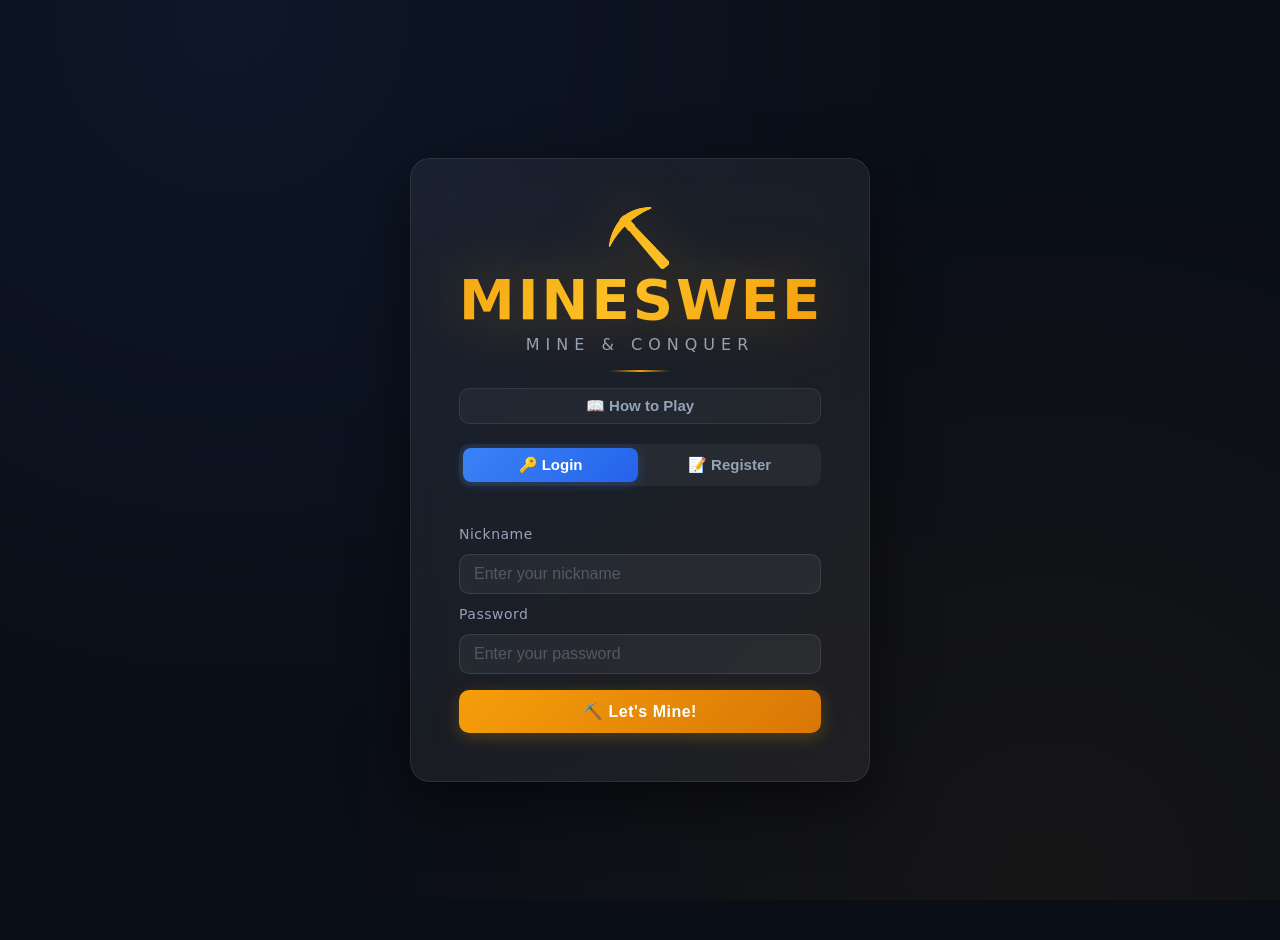
==== landing.html @ 073fe073 "Initial commit — Minesweeper game" ====
<!DOCTYPE html>
<html lang="en">
<head>
    <meta charset="UTF-8">
    <meta name="viewport" content="width=device-width, initial-scale=1.0, maximum-scale=1.0, user-scalable=no">
    <title>Minesweeper — Welcome, Miner!</title>
    <link rel="stylesheet" href="static/css/style.css?v=3">
    <link rel="stylesheet" href="static/css/landing.css?v=1">
    <link rel="icon" href="data:image/svg+xml,<svg xmlns='http://www.w3.org/2000/svg' viewBox='0 0 100 100'><text y='.9em' font-size='90'>💎</text></svg>">
</head>
<body>

    <!-- Background -->
    <div class="background"></div>
    <canvas id="particleCanvas"></canvas>
    <canvas id="landingCanvas"></canvas>

    <!-- Landing Wrapper -->
    <div class="landing-wrapper">

        <!-- Auth Card -->
        <div class="landing-card">

            <div class="landing-title">
                <h1>⛏️ MINESWEEPER</h1>
                <span class="sub">Mine &amp; Conquer</span>
            </div>

            <div class="landing-divider"></div>

            <!-- How to Play Button -->
            <div class="landing-instructions">
                <button class="how-to-play-btn" id="howToPlayBtn">📖 How to Play</button>
            </div>

            <!-- How to Play Modal -->
            <div class="modal-overlay" id="howToPlayModal">
                <div class="modal">
                    <h2>📖 How to Play</h2>
                    <ul>
                        <li>Clear the minefield without detonating any bombs</li>
                        <li>Numbers tell you how many bombs are adjacent</li>
                        <li>Use Eyes to Reveal Secret Boxes</li>
                        <li>Complete Easy to unlock Medium, then Hard!</li>
                        <li>Your progress is saved automatically</li>
                    </ul>
                    <button class="modal-close" id="closeHowToPlay">Got it!</button>
                </div>
            </div>

            <!-- Auth Tabs -->
            <div class="auth-tabs">
                <button class="auth-tab active" data-tab="login">🔑 Login</button>
                <button class="auth-tab" data-tab="register">📝 Register</button>
            </div>

            <!-- Error / Success Message -->
            <div class="auth-error" id="authMessage"></div>

            <!-- Login Form -->
            <form class="auth-form active" id="loginForm" autocomplete="off">
                <label for="loginNick">Nickname</label>
                <input type="text" id="loginNick" placeholder="Enter your nickname" required>

                <label for="loginPass">Password</label>
                <input type="password" id="loginPass" placeholder="Enter your password" required>

                <button type="submit" class="auth-btn">⛏️ Let's Mine!</button>
            </form>

            <!-- Register Form -->
            <form class="auth-form" id="registerForm" autocomplete="off">
                <label for="regNick">Choose a Nickname</label>
                <input type="text" id="regNick" placeholder="Your unique nickname" required>

                <label for="regPass">Password</label>
                <input type="password" id="regPass" placeholder="At least 3 characters" required>

                <label for="regConfirm">Confirm Password</label>
                <input type="password" id="regConfirm" placeholder="Repeat your password" required>

                <button type="submit" class="auth-btn">💎 Create Account</button>
            </form>

        </div>

    </div>

    <script type="module">
        import Auth from "static/js/auth.js";

        // ---- DOM refs ----
        const authMessage = document.getElementById('authMessage');
        const tabs = document.querySelectorAll('.auth-tab');
        const loginForm = document.getElementById('loginForm');
        const registerForm = document.getElementById('registerForm');
        const loginNick = document.getElementById('loginNick');
        const loginPass = document.getElementById('loginPass');
        const regNick = document.getElementById('regNick');
        const regPass = document.getElementById('regPass');
        const regConfirm = document.getElementById('regConfirm');

        // ---- Tab switching ----
        tabs.forEach(tab => {
            tab.addEventListener('click', () => {
                tabs.forEach(t => t.classList.remove('active'));
                tab.classList.add('active');

                const target = tab.dataset.tab;
                document.querySelectorAll('.auth-form').forEach(f => f.classList.remove('active'));
                document.getElementById(target + 'Form').classList.add('active');

                authMessage.textContent = '';
                authMessage.className = 'auth-error';
            });
        });

        // ---- Helper: show message ----
        function showMsg(msg, isError = true) {
            authMessage.textContent = msg;
            authMessage.className = isError ? 'auth-error' : 'auth-success';
        }

        // ---- Login ----
        loginForm.addEventListener('submit', async (e) => {
            e.preventDefault();
            const btn = loginForm.querySelector('.auth-btn');
            btn.disabled = true;
            btn.textContent = '⏳ Loading...';
            showMsg('');

            const result = await Auth.login(loginNick.value, loginPass.value);

            if (result.success) {
                showMsg('✅ Welcome back, ' + result.user.nickname + '!', false);
                setTimeout(() => {
                    window.location.href = '/game';
                }, 500);
            } else {
                showMsg(result.error);
                btn.disabled = false;
                btn.textContent = '⛏️ Let\'s Mine!';
            }
        });

        // ---- Register ----
        registerForm.addEventListener('submit', async (e) => {
            e.preventDefault();
            const btn = registerForm.querySelector('.auth-btn');
            btn.disabled = true;
            btn.textContent = '⏳ Creating...';
            showMsg('');

            if (regPass.value !== regConfirm.value) {
                showMsg('Passwords do not match.');
                btn.disabled = false;
                btn.textContent = '💎 Create Account';
                return;
            }

            const result = await Auth.register(regNick.value, regPass.value);

            if (result.success) {
                showMsg('✅ Account created! You can now log in.', false);
                // Switch to login tab
                document.querySelector('[data-tab="login"]').click();
                loginNick.value = regNick.value;
                loginPass.value = '';
                regNick.value = '';
                regPass.value = '';
                regConfirm.value = '';
            } else {
                showMsg(result.error);
            }

            btn.disabled = false;
            btn.textContent = '💎 Create Account';
        });

        // ---- Landing Animations: Exploding Bombs & Tearing Hearts ----
        function spawnLandingEmojis() {
            // Spawn a bomb explosion
            if (Math.random() < 0.15) {
                const bomb = document.createElement('div');
                bomb.className = 'floating-emoji';
                bomb.textContent = '💣';
                bomb.style.left = (5 + Math.random() * 90) + '%';
                bomb.style.bottom = '-10px';
                bomb.style.fontSize = (18 + Math.random() * 20) + 'px';
                bomb.style.setProperty('--float-duration', (4 + Math.random() * 4) + 's');
                document.body.appendChild(bomb);
                setTimeout(() => bomb.remove(), 8000);
            }

            // Spawn a tearing heart
            if (Math.random() < 0.08) {
                const heart = document.createElement('div');
                heart.className = 'tear-heart';
                heart.textContent = '❤️‍🔥';
                heart.style.left = (5 + Math.random() * 90) + '%';
                heart.style.bottom = '-10px';
                heart.style.fontSize = (20 + Math.random() * 16) + 'px';
                heart.style.setProperty('--tear-duration', (3 + Math.random() * 3) + 's');
                document.body.appendChild(heart);
                setTimeout(() => heart.remove(), 7000);
            }

            // Also spawn some sparkle diamonds
            if (Math.random() < 0.1) {
                const gem = document.createElement('div');
                gem.className = 'floating-emoji';
                gem.textContent = '💎';
                gem.style.left = (5 + Math.random() * 90) + '%';
                gem.style.bottom = '-10px';
                gem.style.fontSize = (14 + Math.random() * 14) + 'px';
                gem.style.setProperty('--float-duration', (5 + Math.random() * 5) + 's');
                gem.style.opacity = '0.6';
                document.body.appendChild(gem);
                setTimeout(() => gem.remove(), 10000);
            }
        }

        // Run every 500ms
        setInterval(spawnLandingEmojis, 500);

        // ---- How to Play Modal ----
        const howToPlayBtn = document.getElementById('howToPlayBtn');
        const howToPlayModal = document.getElementById('howToPlayModal');
        const closeHowToPlay = document.getElementById('closeHowToPlay');

        howToPlayBtn.addEventListener('click', () => {
            howToPlayModal.classList.add('open');
        });
        closeHowToPlay.addEventListener('click', () => {
            howToPlayModal.classList.remove('open');
        });
        howToPlayModal.addEventListener('click', (e) => {
            if (e.target === howToPlayModal) howToPlayModal.classList.remove('open');
        });
        document.addEventListener('keydown', (e) => {
            if (e.key === 'Escape' && howToPlayModal.classList.contains('open')) {
                howToPlayModal.classList.remove('open');
            }
        });

        // ---- Auto-redirect if already logged in ----
        const currentUser = Auth.getCurrentUser();
        if (currentUser) {
            window.location.href = '/game';
        }
    </script>
</body>
</html>
---- static/css/style.css ----
/* ============================================================
   MINESWEEPER - ULTIMATE MINING THEME
   ============================================================ */

/* ---------- CSS Custom Properties ---------- */
:root {
  --bg-primary: #0a0e17;
  --bg-secondary: #111827;
  --bg-card: rgba(255, 255, 255, 0.06);
  --text-primary: #f1f5f9;
  --text-secondary: #94a3b8;
  --accent-gold: #f59e0b;
  --accent-gold-glow: rgba(245, 158, 11, 0.4);
  --accent-blue: #3b82f6;
  --accent-green: #10b981;
  --accent-red: #ef4444;
  --cell-size: clamp(36px, 7vw, 56px);
  --cell-gap: clamp(3px, 0.6vw, 5px);
  --card-radius: 14px;
  --border-glow: 0 0 15px rgba(59, 130, 246, 0.15);
  --transition-smooth: 0.3s cubic-bezier(0.4, 0, 0.2, 1);
}

/* ---------- Reset & Base ---------- */
*,
*::before,
*::after {
  margin: 0;
  padding: 0;
  box-sizing: border-box;
}

html {
  font-size: 16px;
  scroll-behavior: smooth;
}

body {
  font-family: 'Segoe UI', system-ui, -apple-system, sans-serif;
  background: var(--bg-primary);
  color: var(--text-primary);
  min-height: 100vh;
  display: flex;
  justify-content: center;
  align-items: flex-start;
  padding: 20px 10px;
  overflow-x: hidden;
  background-image:
    radial-gradient(ellipse at 20% 50%, rgba(59, 130, 246, 0.06) 0%, transparent 50%),
    radial-gradient(ellipse at 80% 50%, rgba(245, 158, 11, 0.04) 0%, transparent 50%);
}

/* ---------- Animated Background ---------- */
.background {
  position: fixed;
  inset: 0;
  z-index: -2;
  background: var(--bg-primary);
  overflow: hidden;
}

.background::before {
  content: '';
  position: absolute;
  inset: -30%;
  background:
    radial-gradient(circle at 30% 20%, rgba(59, 130, 246, 0.08) 0%, transparent 40%),
    radial-gradient(circle at 70% 80%, rgba(245, 158, 11, 0.05) 0%, transparent 40%);
  animation: bgDrift 20s ease-in-out infinite alternate;
}

@keyframes bgDrift {
  0% { transform: translate(0, 0) scale(1); }
  100% { transform: translate(2%, 2%) scale(1.05); }
}

/* ---------- Particle Canvas ---------- */
#particleCanvas {
  position: fixed;
  inset: 0;
  z-index: -1;
  pointer-events: none;
}

/* ---------- User Bar ---------- */
.user-bar {
  display: flex;
  justify-content: space-between;
  align-items: center;
  padding: 8px 12px;
  margin-bottom: 12px;
  background: rgba(255, 255, 255, 0.04);
  border-radius: 10px;
  border: 1px solid rgba(255, 255, 255, 0.06);
  gap: 10px;
  flex-wrap: wrap;
}

.user-info {
  font-size: clamp(12px, 1.6vw, 14px);
  color: var(--text-secondary);
}

.user-info strong {
  color: var(--accent-gold);
  font-weight: 700;
}

.logout-btn {
  padding: 5px 14px;
  border: none;
  border-radius: 8px;
  background: rgba(239, 68, 68, 0.15);
  color: var(--accent-red);
  font-size: clamp(11px, 1.4vw, 13px);
  font-weight: 600;
  cursor: pointer;
  transition: var(--transition-smooth);
}

.logout-btn:hover {
  background: rgba(239, 68, 68, 0.25);
  transform: translateY(-2px);
}

/* ---------- Difficulty Button Locked State ---------- */
.diff-btn.locked {
  opacity: 0.4;
  cursor: not-allowed;
  position: relative;
}

.diff-btn.locked::after {
  content: '🔒';
  position: absolute;
  top: -4px;
  right: -4px;
  font-size: 10px;
}

.diff-btn.locked:hover {
  color: var(--text-secondary);
  background: transparent;
  transform: none;
}

/* ---------- Main Container ---------- */
.container {
  max-width: 820px;
  width: 100%;
  margin: 0 auto;
  position: relative;
  z-index: 1;
}

/* ---------- Header / Top Bar ---------- */
.top-bar {
  display: flex;
  justify-content: space-between;
  align-items: center;
  flex-wrap: wrap;
  gap: 10px;
  margin-bottom: 16px;
}

.title {
  font-size: clamp(24px, 5vw, 42px);
  font-weight: 800;
  background: linear-gradient(135deg, #f59e0b, #fbbf24, #f59e0b);
  -webkit-background-clip: text;
  -webkit-text-fill-color: transparent;
  background-clip: text;
  text-shadow: none;
  filter: drop-shadow(0 0 20px rgba(245, 158, 11, 0.3));
  letter-spacing: 2px;
  user-select: none;
}

.title-sub {
  font-size: clamp(10px, 1.5vw, 13px);
  color: var(--text-secondary);
  letter-spacing: 4px;
  text-transform: uppercase;
  display: block;
  margin-top: 2px;
  -webkit-text-fill-color: var(--text-secondary);
  background: none;
  filter: none;
}

/* ---------- Top Controls ---------- */
.top-controls {
  display: flex;
  gap: 8px;
  align-items: center;
  flex-wrap: wrap;
}

/* ---------- Difficulty Selector ---------- */
.difficulty-selector {
  display: flex;
  gap: 5px;
  background: rgba(255, 255, 255, 0.05);
  border-radius: 10px;
  padding: 4px;
}

.diff-btn {
  padding: 6px 14px;
  border: none;
  border-radius: 8px;
  background: transparent;
  color: var(--text-secondary);
  font-size: clamp(11px, 1.4vw, 13px);
  font-weight: 600;
  cursor: pointer;
  transition: var(--transition-smooth);
  position: relative;
}

.diff-btn:hover {
  color: var(--text-primary);
  background: rgba(255, 255, 255, 0.08);
}

.diff-btn.active {
  color: #fff;
  background: linear-gradient(135deg, var(--accent-blue), #2563eb);
  box-shadow: 0 2px 12px rgba(59, 130, 246, 0.3);
}

.diff-btn .diff-label {
  display: block;
  font-size: 10px;
  opacity: 0.6;
  margin-top: 1px;
}

/* ---------- Icon Button ---------- */
.icon-btn {
  width: 38px;
  height: 38px;
  border: none;
  border-radius: 10px;
  background: rgba(255, 255, 255, 0.06);
  color: var(--text-secondary);
  font-size: 18px;
  cursor: pointer;
  transition: var(--transition-smooth);
  display: flex;
  align-items: center;
  justify-content: center;
}

.icon-btn:hover {
  background: rgba(255, 255, 255, 0.12);
  color: var(--text-primary);
  transform: translateY(-2px);
}

/* ---------- HUD ---------- */
.hud {
  display: grid;
  grid-template-columns: repeat(5, 1fr);
  gap: clamp(6px, 1.2vw, 12px);
  margin-bottom: 16px;
}

.card {
  background: var(--bg-card);
  backdrop-filter: blur(16px);
  -webkit-backdrop-filter: blur(16px);
  border-radius: var(--card-radius);
  padding: clamp(8px, 1.5vw, 14px);
  text-align: center;
  border: 1px solid rgba(255, 255, 255, 0.06);
  transition: var(--transition-smooth);
  min-width: 0;
}

.card:hover {
  transform: translateY(-3px);
  border-color: rgba(255, 255, 255, 0.12);
  box-shadow: var(--border-glow);
}

.card .emoji {
  font-size: clamp(18px, 3vw, 28px);
  display: block;
  line-height: 1.2;
}

.card .number {
  font-size: clamp(18px, 3.2vw, 28px);
  font-weight: 700;
  margin-top: 4px;
  line-height: 1.2;
  transition: all 0.2s;
}

.card .label {
  font-size: clamp(9px, 1.4vw, 12px);
  color: var(--text-secondary);
  margin-top: 2px;
  text-transform: uppercase;
  letter-spacing: 1px;
  font-weight: 500;
}

/* Card-specific */
.card-hearts .number { color: var(--accent-red); }
.card-timer .number { color: var(--accent-blue); }
.card-flags .number { color: var(--accent-gold); }
.card-score .number { color: var(--accent-green); }
.card-highscore .number { color: var(--accent-gold); }

/* Reset High Score Button */
.reset-score-btn {
  background: none;
  border: none;
  color: var(--text-secondary);
  font-size: 12px;
  cursor: pointer;
  padding: 0 2px;
  margin-left: 2px;
  transition: var(--transition-smooth);
  opacity: 0.5;
  vertical-align: middle;
  line-height: 1;
}
.reset-score-btn:hover {
  color: var(--accent-red);
  opacity: 1;
  transform: scale(1.2);
}

/* Score pop animation */
@keyframes scorePop {
  0% { transform: scale(1); }
  40% { transform: scale(1.35); }
  70% { transform: scale(0.95); }
  100% { transform: scale(1); }
}

.score-pop {
  animation: scorePop 0.4s ease-out;
}

.highscore-beat {
  animation: scorePop 0.5s ease-out;
  color: var(--accent-gold) !important;
  text-shadow: 0 0 20px rgba(245, 158, 11, 0.5);
}

/* ---------- Stats Panel (collapsible) ---------- */
.stats-panel {
  display: none;
  grid-template-columns: repeat(4, 1fr);
  gap: 8px;
  margin-bottom: 16px;
  padding: 12px;
  background: rgba(255, 255, 255, 0.04);
  border-radius: var(--card-radius);
  border: 1px solid rgba(255, 255, 255, 0.06);
}

.stats-panel.open {
  display: grid;
}

.stat-item {
  text-align: center;
}

.stat-item .stat-value {
  font-size: clamp(16px, 2.5vw, 22px);
  font-weight: 700;
  color: var(--text-primary);
}

.stat-item .stat-label {
  font-size: clamp(9px, 1.2vw, 11px);
  color: var(--text-secondary);
  text-transform: uppercase;
  letter-spacing: 0.5px;
}

/* ---------- Flag Toggle Button ---------- */
.flag-toggle-container {
  display: flex;
  align-items: center;
  justify-content: center;
  gap: 10px;
  margin-bottom: 12px;
  flex-wrap: wrap;
}

.flag-toggle-btn {
  display: flex;
  align-items: center;
  gap: 6px;
  padding: 8px 20px;
  border: 2px solid rgba(255, 255, 255, 0.15);
  border-radius: 10px;
  background: rgba(255, 255, 255, 0.06);
  color: var(--text-secondary);
  font-size: clamp(13px, 1.8vw, 15px);
  font-weight: 600;
  cursor: pointer;
  transition: var(--transition-smooth);
  user-select: none;
  -webkit-tap-highlight-color: transparent;
}

.flag-toggle-btn:hover {
  background: rgba(255, 255, 255, 0.1);
  color: var(--text-primary);
  transform: translateY(-2px);
}

.flag-toggle-btn:active {
  transform: translateY(0) scale(0.97);
}

.flag-toggle-btn.active {
  border-color: var(--accent-gold);
  background: rgba(245, 158, 11, 0.15);
  color: var(--accent-gold);
  box-shadow: 0 0 20px rgba(245, 158, 11, 0.2), inset 0 0 15px rgba(245, 158, 11, 0.08);
}

.flag-toggle-btn.active .flag-toggle-label {
  color: var(--accent-gold);
}

.flag-toggle-label {
  font-size: clamp(12px, 1.6vw, 14px);
}

.flag-toggle-hint {
  font-size: clamp(10px, 1.2vw, 12px);
  color: var(--text-secondary);
  opacity: 0.6;
  font-style: italic;
}

/* Flag limit exceeded flash */
.flag-limit-flash {
  animation: flagLimitFlash 0.5s ease-out;
}

@keyframes flagLimitFlash {
  0%, 100% { color: var(--accent-gold); }
  25% { color: var(--accent-red); transform: scale(1.2); }
  50% { color: var(--accent-red); transform: scale(1.1); }
  75% { color: var(--accent-gold); transform: scale(1.05); }
}

/* ---------- Board ---------- */
#board {
  display: grid;
  gap: var(--cell-gap);
  justify-content: center;
  margin-bottom: 16px;
  perspective: 800px;
}

/* ---------- Cells ---------- */
.cell {
  width: var(--cell-size);
  height: var(--cell-size);
  border-radius: clamp(4px, 1vw, 10px);
  cursor: pointer;
  display: flex;
  justify-content: center;
  align-items: center;
  font-weight: 700;
  font-size: var(--cell-font-size, clamp(11px, 2.8vw, 22px));
  user-select: none;
  position: relative;
  transition:
    transform 0.15s ease,
    box-shadow 0.15s ease,
    background 0.08s ease;
  background: transparent;
  border: 1px solid rgba(255, 255, 255, 0.08);
  box-shadow:
    0 4px 12px rgba(0, 0, 0, 0.3),
    inset 0 1px 0 rgba(255, 255, 255, 0.1);
  transform-style: preserve-3d;
}

/* Hidden (unrevealed) cell - the default dark */
.cell.hidden {
  background: linear-gradient(145deg, #1e293b, #0f172a) !important;
}

/* Hover state - only on hidden cells */
.cell.hidden:hover {
  transform: translateY(-4px) rotateX(4deg);
  box-shadow:
    0 8px 24px rgba(59, 130, 246, 0.2),
    0 4px 12px rgba(0, 0, 0, 0.3),
    inset 0 1px 0 rgba(255, 255, 255, 0.15);
  border-color: rgba(59, 130, 246, 0.3);
}

.cell.hidden:active {
  transform: translateY(-1px) scale(0.94);
  box-shadow: 0 2px 8px rgba(0, 0, 0, 0.3);
}

/* Revealed state - base (background set by .empty or .color-*) */
.cell.revealed {
  border-color: rgba(255, 255, 255, 0.04);
  box-shadow:
    inset 0 2px 4px rgba(0, 0, 0, 0.3),
    0 1px 2px rgba(0, 0, 0, 0.2);
  cursor: default;
  transform: none !important;
}

/* Revealed empty cell (number = 0) - light highlight */
.cell.revealed.empty {
  background: linear-gradient(145deg, #e2e8f0, #cbd5e1) !important;
  border-color: rgba(255, 255, 255, 0.3);
  box-shadow:
    inset 0 2px 4px rgba(0, 0, 0, 0.1),
    0 1px 2px rgba(0, 0, 0, 0.05);
}

/* Flagged state */
.cell.flagged {
  background: linear-gradient(145deg, #422006, #271a0a) !important;
  border-color: rgba(245, 158, 11, 0.3);
  box-shadow: 0 0 12px rgba(245, 158, 11, 0.15);
}

/* Question mark state */
.cell.question {
  background: linear-gradient(145deg, #1e293b, #0f172a) !important;
  border-color: rgba(148, 163, 184, 0.2);
}

/* Mine state */
.cell.mine {
  background: linear-gradient(145deg, #450a0a, #1a0a0a) !important;
  border-color: rgba(239, 68, 68, 0.4);
  box-shadow: 0 0 16px rgba(239, 68, 68, 0.2);
}

/* Mine hit (the one you clicked) */
.cell.mine-hit {
  background: linear-gradient(145deg, #7f1d1d, #450a0a) !important;
  border-color: #ef4444;
  box-shadow: 0 0 24px rgba(239, 68, 68, 0.4);
  animation: minePulse 0.6s ease-out;
}

@keyframes minePulse {
  0%, 100% { box-shadow: 0 0 24px rgba(239, 68, 68, 0.4); }
  50% { box-shadow: 0 0 40px rgba(239, 68, 68, 0.7), 0 0 60px rgba(239, 68, 68, 0.3); }
}

/* ---------- Cell Flip Animation ---------- */
.cell.flip-reveal {
  animation: cellFlip 0.35s ease-out forwards;
}

@keyframes cellFlip {
  0% {
    transform: rotateY(0deg) scale(1);
    background: linear-gradient(145deg, #1e293b, #0f172a);
  }
  50% {
    transform: rotateY(90deg) scale(0.9);
    background: rgba(15, 23, 42, 0.8);
  }
  100% {
    transform: rotateY(0deg) scale(1);
    background: linear-gradient(145deg, #1a2332, #0f172a);
  }
}

/* Cascade ripple */
.cell.cascade-0 { animation-delay: 0s; }
.cell.cascade-1 { animation-delay: 0.025s; }
.cell.cascade-2 { animation-delay: 0.05s; }
.cell.cascade-3 { animation-delay: 0.075s; }
.cell.cascade-4 { animation-delay: 0.1s; }
.cell.cascade-5 { animation-delay: 0.125s; }
.cell.cascade-6 { animation-delay: 0.15s; }

/* ---------- Gem Number Colors ---------- */
/* Backgrounds are light tints matching the text color */
.color-1 {
  color: #1e3a5f;
  text-shadow: 0 0 6px rgba(30, 58, 95, 0.2);
  background: linear-gradient(145deg, #93c5fd, #7bb8fa) !important;
  border-color: rgba(30, 58, 95, 0.2);
}
.color-2 {
  color: #065f46;
  text-shadow: 0 0 6px rgba(6, 95, 70, 0.2);
  background: linear-gradient(145deg, #6ee7b7, #4ade80) !important;
  border-color: rgba(6, 95, 70, 0.2);
}
.color-3 {
  color: #991b1b;
  text-shadow: 0 0 6px rgba(153, 27, 27, 0.2);
  background: linear-gradient(145deg, #fca5a5, #f87171) !important;
  border-color: rgba(153, 27, 27, 0.2);
}
.color-4 {
  color: #5b21b6;
  text-shadow: 0 0 6px rgba(91, 33, 182, 0.2);
  background: linear-gradient(145deg, #c4b5fd, #a78bfa) !important;
  border-color: rgba(91, 33, 182, 0.2);
}
.color-5 {
  color: #9a3412;
  text-shadow: 0 0 6px rgba(154, 52, 18, 0.2);
  background: linear-gradient(145deg, #fdba74, #fb923c) !important;
  border-color: rgba(154, 52, 18, 0.2);
}
.color-6 {
  color: #0f766e;
  text-shadow: 0 0 6px rgba(15, 118, 110, 0.2);
  background: linear-gradient(145deg, #5eead4, #2dd4bf) !important;
  border-color: rgba(15, 118, 110, 0.2);
}
.color-7 {
  color: #854d0e;
  text-shadow: 0 0 6px rgba(133, 77, 14, 0.2);
  background: linear-gradient(145deg, #fde047, #facc15) !important;
  border-color: rgba(133, 77, 14, 0.2);
}
.color-8 {
  color: #831843;
  text-shadow: 0 0 6px rgba(131, 24, 67, 0.2);
  background: linear-gradient(145deg, #f9a8d4, #f472b6) !important;
  border-color: rgba(131, 24, 67, 0.2);
}

/* ---------- Restart Button ---------- */
#restartButton {
  display: block;
  margin: 0 auto 16px;
  padding: clamp(10px, 1.5vw, 14px) clamp(28px, 5vw, 50px);
  border: none;
  border-radius: 12px;
  background: linear-gradient(135deg, var(--accent-gold), #d97706);
  color: #fff;
  font-size: clamp(13px, 2vw, 16px);
  font-weight: 700;
  cursor: pointer;
  transition: var(--transition-smooth);
  box-shadow: 0 4px 16px rgba(245, 158, 11, 0.3);
  letter-spacing: 0.5px;
}

#restartButton:hover {
  transform: translateY(-4px);
  box-shadow: 0 8px 28px rgba(245, 158, 11, 0.4);
}

#restartButton:active {
  transform: translateY(-1px) scale(0.97);
}

/* ---------- How to Play Button ---------- */
.help-section {
  text-align: center;
  margin-bottom: 10px;
}

.help-btn {
  background: none;
  border: none;
  color: var(--text-secondary);
  font-size: clamp(12px, 1.8vw, 14px);
  cursor: pointer;
  padding: 6px 16px;
  border-radius: 8px;
  transition: var(--transition-smooth);
}

.help-btn:hover {
  color: var(--text-primary);
  background: rgba(255, 255, 255, 0.06);
}

/* ---------- Explosion Overlay ---------- */
.explosion-overlay {
  position: fixed;
  inset: 0;
  z-index: 9999;
  display: flex;
  justify-content: center;
  align-items: center;
  pointer-events: none;
}

.explosion-fireball {
  width: 80px;
  height: 80px;
  border-radius: 50%;
  background: radial-gradient(circle, #fffc00, #ff6b00, #ef4444, transparent);
  box-shadow: 0 0 100px 50px rgba(255, 100, 0, 0.7);
  animation: explosionBoom 1.2s ease-out forwards;
}

@keyframes explosionBoom {
  0% { transform: scale(0); opacity: 1; }
  40% { transform: scale(18); opacity: 0.85; }
  70% { transform: scale(30); opacity: 0.4; }
  100% { transform: scale(45); opacity: 0; }
}

.explosion-shockwave {
  position: fixed;
  inset: 0;
  border-radius: 50%;
  background: radial-gradient(circle, rgba(255, 255, 200, 0.4), transparent 70%);
  animation: shockwaveExpand 1s ease-out forwards;
  pointer-events: none;
}

@keyframes shockwaveExpand {
  0% { transform: scale(0.5); opacity: 0.8; }
  50% { transform: scale(2); opacity: 0.4; }
  100% { transform: scale(3); opacity: 0; }
}

.explosion-text {
  position: fixed;
  z-index: 10000;
  top: 50%;
  left: 50%;
  transform: translate(-50%, -50%);
  font-size: clamp(32px, 8vw, 80px);
  font-weight: 900;
  background: linear-gradient(135deg, #ff6b6b, #ef4444, #b91c1c);
  -webkit-background-clip: text;
  -webkit-text-fill-color: transparent;
  background-clip: text;
  filter: drop-shadow(0 0 30px rgba(255, 0, 0, 0.8)) drop-shadow(0 0 60px rgba(255, 0, 0, 0.4));
  letter-spacing: clamp(4px, 2vw, 10px);
  animation: gameOverText 1.5s ease-out forwards;
  pointer-events: none;
  white-space: nowrap;
}

@keyframes gameOverText {
  0% { opacity: 0; transform: translate(-50%, -50%) scale(2.5); filter: blur(12px) drop-shadow(0 0 30px rgba(255, 0, 0, 0.8)); }
  20% { opacity: 1; transform: translate(-50%, -50%) scale(1); filter: blur(0) drop-shadow(0 0 30px rgba(255, 0, 0, 0.8)); }
  80% { opacity: 1; transform: translate(-50%, -50%) scale(1); filter: blur(0); }
  100% { opacity: 0; transform: translate(-50%, -50%) scale(0.8); filter: blur(6px); }
}

.screen-shake {
  animation: screenShake 0.5s ease-out;
}

@keyframes screenShake {
  0%, 100% { transform: translate(0, 0); }
  10% { transform: translate(-8px, 6px); }
  20% { transform: translate(6px, -4px); }
  30% { transform: translate(-4px, 8px); }
  40% { transform: translate(8px, -2px); }
  50% { transform: translate(-6px, 4px); }
  60% { transform: translate(4px, -6px); }
  70% { transform: translate(-2px, 8px); }
  80% { transform: translate(8px, -4px); }
  90% { transform: translate(-6px, 2px); }
}

/* ---------- Win Celebration ---------- */
.win-container {
  position: fixed;
  inset: 0;
  z-index: 9998;
  pointer-events: none;
  overflow: hidden;
}

.confetti-piece {
  position: absolute;
  width: 10px;
  height: 10px;
  border-radius: 2px;
  animation: confettiFall var(--fall-duration, 3s) ease-in forwards;
}

@keyframes confettiFall {
  0% {
    transform: translateY(-10px) rotate(0deg) scale(1);
    opacity: 1;
  }
  100% {
    transform: translateY(100vh) rotate(720deg) scale(0.3);
    opacity: 0;
  }
}

.coin-piece {
  position: absolute;
  font-size: 20px;
  animation: coinRain var(--fall-duration, 4s) ease-in forwards;
}

@keyframes coinRain {
  0% {
    transform: translateY(-20px) rotate(0deg);
    opacity: 1;
  }
  100% {
    transform: translateY(100vh) rotate(360deg);
    opacity: 0;
  }
}

.win-banner {
  position: fixed;
  top: 50%;
  left: 50%;
  transform: translate(-50%, -50%);
  z-index: 10001;
  text-align: center;
  pointer-events: none;
  animation: winBannerIn 0.5s ease-out forwards;
}

.win-banner h2 {
  font-size: clamp(28px, 7vw, 64px);
  font-weight: 900;
  background: linear-gradient(135deg, #fbbf24, #f59e0b, #d97706);
  -webkit-background-clip: text;
  -webkit-text-fill-color: transparent;
  background-clip: text;
  filter: drop-shadow(0 0 30px rgba(245, 158, 11, 0.5));
  margin-bottom: 8px;
}

.win-banner p {
  font-size: clamp(14px, 3vw, 24px);
  color: var(--text-secondary);
}

@keyframes winBannerIn {
  0% { opacity: 0; transform: translate(-50%, -50%) scale(0.5); }
  70% { transform: translate(-50%, -50%) scale(1.05); }
  100% { opacity: 1; transform: translate(-50%, -50%) scale(1); }
}

/* ---------- Modal ---------- */
.modal-overlay {
  position: fixed;
  inset: 0;
  z-index: 10002;
  background: rgba(0, 0, 0, 0.7);
  backdrop-filter: blur(8px);
  -webkit-backdrop-filter: blur(8px);
  display: none;
  justify-content: center;
  align-items: center;
  padding: 20px;
  animation: fadeIn 0.2s ease-out;
}

.modal-overlay.open {
  display: flex;
}

@keyframes fadeIn {
  from { opacity: 0; }
  to { opacity: 1; }
}

.modal {
  background: linear-gradient(145deg, #1a2332, #0f172a);
  border-radius: 20px;
  padding: clamp(24px, 4vw, 40px);
  max-width: 500px;
  width: 100%;
  max-height: 80vh;
  overflow-y: auto;
  border: 1px solid rgba(255, 255, 255, 0.08);
  box-shadow: 0 20px 60px rgba(0, 0, 0, 0.5);
  animation: modalSlideIn 0.3s ease-out;
}

@keyframes modalSlideIn {
  from { opacity: 0; transform: translateY(20px) scale(0.97); }
  to { opacity: 1; transform: translateY(0) scale(1); }
}

.modal h2 {
  font-size: clamp(20px, 4vw, 28px);
  margin-bottom: 16px;
  background: linear-gradient(135deg, var(--accent-gold), #fbbf24);
  -webkit-background-clip: text;
  -webkit-text-fill-color: transparent;
  background-clip: text;
}

.modal h3 {
  font-size: clamp(14px, 2vw, 18px);
  color: var(--text-primary);
  margin-top: 16px;
  margin-bottom: 8px;
}

.modal p, .modal li {
  font-size: clamp(13px, 1.8vw, 15px);
  color: var(--text-secondary);
  line-height: 1.6;
}

.modal ul {
  list-style: none;
  padding: 0;
}

.modal li {
  padding: 4px 0;
}

.modal li::before {
  content: '◆ ';
  color: var(--accent-gold);
  font-size: 10px;
}

.modal-close {
  margin-top: 20px;
  padding: 10px 32px;
  border: none;
  border-radius: 10px;
  background: linear-gradient(135deg, var(--accent-blue), #2563eb);
  color: #fff;
  font-size: 14px;
  font-weight: 600;
  cursor: pointer;
  transition: var(--transition-smooth);
}

.modal-close:hover {
  transform: translateY(-2px);
  box-shadow: 0 4px 16px rgba(59, 130, 246, 0.3);
}

/* ---------- Themed Confirm Modal ---------- */
.confirm-modal-overlay {
  display: flex;
  z-index: 11000;
}

.confirm-modal {
  max-width: 380px;
  text-align: center;
  animation: modalSlideIn 0.25s ease-out;
}

.confirm-icon {
  font-size: 48px;
  margin-bottom: 12px;
  line-height: 1;
}

.confirm-message {
  font-size: clamp(14px, 2.2vw, 17px) !important;
  color: var(--text-primary) !important;
  margin-bottom: 20px !important;
  line-height: 1.5 !important;
}

.confirm-buttons {
  display: flex;
  gap: 12px;
  justify-content: center;
  flex-wrap: wrap;
}

.confirm-cancel {
  background: rgba(255, 255, 255, 0.08) !important;
  color: var(--text-secondary) !important;
  min-width: 100px;
}

.confirm-cancel:hover {
  background: rgba(255, 255, 255, 0.15) !important;
  color: var(--text-primary) !important;
  box-shadow: none !important;
}

.confirm-ok {
  background: linear-gradient(135deg, var(--accent-gold), #d97706) !important;
  min-width: 100px;
}

.confirm-ok:hover {
  box-shadow: 0 4px 16px rgba(245, 158, 11, 0.4) !important;
}

/* ---------- Background Animated Symbols ---------- */
.bg-symbol {
  position: fixed;
  pointer-events: none;
  z-index: 0;
  user-select: none;
  will-change: transform, opacity;
  line-height: 1;
  text-shadow: 0 0 20px currentColor;
}

/* Bomb explode animation */
.bg-symbol.bomb {
  animation: bgBombExplode var(--sym-duration, 6s) ease-out forwards;
  color: rgba(239, 68, 68, 0.5);
}

@keyframes bgBombExplode {
  0% {
    transform: scale(0) rotate(0deg);
    opacity: 0;
  }
  8% {
    transform: scale(2.5) rotate(45deg);
    opacity: 0.9;
  }
  15% {
    transform: scale(1.6) rotate(30deg);
    opacity: 0.8;
  }
  40% {
    transform: scale(1.2) rotate(180deg) translateY(-30vh);
    opacity: 0.5;
  }
  100% {
    transform: scale(0.3) rotate(360deg) translateY(-100vh);
    opacity: 0;
  }
}

/* Heart shatter animation */
.bg-symbol.heart {
  animation: bgHeartShatter var(--sym-duration, 5s) ease-in forwards;
  color: rgba(239, 68, 68, 0.45);
}

@keyframes bgHeartShatter {
  0% {
    transform: translateY(0) scale(0.8) rotate(0deg);
    opacity: 0;
  }
  10% {
    transform: translateY(-20px) scale(1.3) rotate(8deg);
    opacity: 0.9;
  }
  30% {
    transform: translateY(-60px) scale(1.5) rotate(-5deg);
    opacity: 0.8;
  }
  50% {
    transform: translateY(-100px) scale(0.8) rotate(15deg);
    opacity: 0.5;
  }
  70% {
    transform: translateY(-150px) scale(0.4) rotate(-20deg);
    opacity: 0.3;
  }
  100% {
    transform: translateY(-100vh) scale(0.1) rotate(360deg);
    opacity: 0;
  }
}

/* Diamond sparkle float */
.bg-symbol.diamond {
  animation: bgDiamondFloat var(--sym-duration, 7s) ease-in-out forwards;
  color: rgba(245, 158, 11, 0.4);
  filter: drop-shadow(0 0 6px rgba(245, 158, 11, 0.3));
}

@keyframes bgDiamondFloat {
  0% {
    transform: translateY(0) scale(0.3) rotate(0deg);
    opacity: 0;
  }
  10% {
    transform: translateY(-15px) scale(1.1) rotate(15deg);
    opacity: 0.8;
  }
  30% {
    transform: translateY(-50px) scale(0.9) rotate(-10deg);
    opacity: 0.7;
  }
  50% {
    transform: translateY(-90px) scale(1.0) rotate(25deg);
    opacity: 0.6;
  }
  100% {
    transform: translateY(-100vh) scale(0.5) rotate(180deg);
    opacity: 0;
  }
}

/* Eye pulse drift */
.bg-symbol.eye {
  animation: bgEyeDrift var(--sym-duration, 6s) ease-in-out forwards;
  color: rgba(148, 163, 184, 0.4);
}

@keyframes bgEyeDrift {
  0% {
    transform: translateY(0) translateX(0) scale(0.5);
    opacity: 0;
  }
  10% {
    transform: translateY(-20px) translateX(10px) scale(1.1);
    opacity: 0.7;
  }
  40% {
    transform: translateY(-80px) translateX(-15px) scale(0.9);
    opacity: 0.5;
  }
  70% {
    transform: translateY(-160px) translateX(20px) scale(0.6);
    opacity: 0.3;
  }
  100% {
    transform: translateY(-100vh) translateX(30px) scale(0.2);
    opacity: 0;
  }
}

/* Trophy shimmer float */
.bg-symbol.trophy {
  animation: bgTrophyGlide var(--sym-duration, 8s) ease-in-out forwards;
  color: rgba(245, 158, 11, 0.4);
  filter: drop-shadow(0 0 8px rgba(245, 158, 11, 0.2));
}

@keyframes bgTrophyGlide {
  0% {
    transform: translateY(0) scale(0.4) translateX(0);
    opacity: 0;
  }
  15% {
    transform: translateY(-30px) scale(1.2) translateX(5px);
    opacity: 0.8;
  }
  35% {
    transform: translateY(-80px) scale(1.0) translateX(-10px);
    opacity: 0.6;
  }
  60% {
    transform: translateY(-160px) scale(0.8) translateX(15px);
    opacity: 0.4;
  }
  100% {
    transform: translateY(-100vh) scale(0.3) translateX(-20px);
    opacity: 0;
  }
}

/* Pickaxe tumble */
.bg-symbol.pickaxe {
  animation: bgPickaxeTumble var(--sym-duration, 5s) ease-in forwards;
  color: rgba(148, 163, 184, 0.35);
}

@keyframes bgPickaxeTumble {
  0% {
    transform: translateY(0) rotate(0deg) scale(0.3);
    opacity: 0;
  }
  10% {
    transform: translateY(-15px) rotate(60deg) scale(1.0);
    opacity: 0.7;
  }
  30% {
    transform: translateY(-50px) rotate(200deg) scale(0.8);
    opacity: 0.5;
  }
  60% {
    transform: translateY(-120px) rotate(420deg) scale(0.5);
    opacity: 0.3;
  }
  100% {
    transform: translateY(-100vh) rotate(720deg) scale(0.2);
    opacity: 0;
  }
}

/* Coin spin */
.bg-symbol.coin {
  animation: bgCoinSpin var(--sym-duration, 6s) ease-in forwards;
  color: rgba(245, 158, 11, 0.45);
  filter: drop-shadow(0 0 4px rgba(245, 158, 11, 0.2));
}

@keyframes bgCoinSpin {
  0% {
    transform: translateY(0) rotateY(0deg) scale(0.4);
    opacity: 0;
  }
  10% {
    transform: translateY(-20px) rotateY(360deg) scale(1.2);
    opacity: 0.8;
  }
  30% {
    transform: translateY(-60px) rotateY(720deg) scale(0.9);
    opacity: 0.6;
  }
  60% {
    transform: translateY(-140px) rotateY(1080deg) scale(0.6);
    opacity: 0.4;
  }
  100% {
    transform: translateY(-100vh) rotateY(1440deg) scale(0.2);
    opacity: 0;
  }
}

/* ---------- Responsive ---------- */
@media (max-width: 540px) {
  body { padding: 12px 6px; }

  .top-bar { flex-direction: column; align-items: center; }

  .hud {
    grid-template-columns: repeat(5, 1fr);
    gap: 4px;
  }

  .card { padding: 6px 4px; }
  .card .emoji { font-size: 16px; }
  .card .number { font-size: 14px; }
  .card .label { font-size: 8px; }

  .stats-panel { grid-template-columns: repeat(2, 1fr); }
}

@media (max-width: 400px) {
  :root { --cell-size: 32px; --cell-gap: 2px; }
  .cell { font-size: 12px; border-radius: 4px; }

  .hud { grid-template-columns: repeat(3, 1fr); }
  .card-stats-toggle { display: none; }
}

/* ---------- Scrollbar ---------- */
::-webkit-scrollbar { width: 6px; }
::-webkit-scrollbar-track { background: transparent; }
::-webkit-scrollbar-thumb { background: rgba(255, 255, 255, 0.1); border-radius: 3px; }
::-webkit-scrollbar-thumb:hover { background: rgba(255, 255, 255, 0.2); }

/* ---------- Focus Visible ---------- */
:focus-visible {
  outline: 2px solid var(--accent-gold);
  outline-offset: 2px;
}
---- static/css/landing.css ----
/* ============================================================
   LANDING PAGE — MINESWEEPER AUTH
   ============================================================ */

/* ---------- Landing Auth Container ---------- */
.landing-wrapper {
  display: flex;
  flex-direction: column;
  align-items: center;
  justify-content: center;
  min-height: 100vh;
  padding: 20px;
  position: relative;
  z-index: 1;
}

.landing-card {
  background: var(--bg-card);
  backdrop-filter: blur(16px);
  -webkit-backdrop-filter: blur(16px);
  border-radius: 20px;
  padding: clamp(28px, 5vw, 48px);
  max-width: 460px;
  width: 100%;
  border: 1px solid rgba(255, 255, 255, 0.08);
  box-shadow: 0 20px 60px rgba(0, 0, 0, 0.5);
  position: relative;
  z-index: 2;
  animation: cardFloat 3s ease-in-out infinite alternate;
}

@keyframes cardFloat {
  0% { transform: translateY(0px); }
  100% { transform: translateY(-8px); }
}

.landing-title {
  text-align: center;
  margin-bottom: 8px;
}

.landing-title h1 {
  font-size: clamp(32px, 7vw, 56px);
  font-weight: 900;
  background: linear-gradient(135deg, #f59e0b, #fbbf24, #f59e0b);
  -webkit-background-clip: text;
  -webkit-text-fill-color: transparent;
  background-clip: text;
  filter: drop-shadow(0 0 30px rgba(245, 158, 11, 0.3));
  letter-spacing: 3px;
  line-height: 1.1;
}

.landing-title .sub {
  font-size: clamp(12px, 2vw, 16px);
  color: var(--text-secondary);
  letter-spacing: 6px;
  text-transform: uppercase;
  margin-top: 4px;
  display: block;
}

.landing-divider {
  width: 60px;
  height: 2px;
  background: linear-gradient(90deg, transparent, var(--accent-gold), transparent);
  margin: 16px auto;
  border-radius: 2px;
}

/* ---------- Instructions (How to Play Button) ---------- */
.landing-instructions {
  margin-bottom: 20px;
  text-align: center;
}

.how-to-play-btn {
  background: rgba(255, 255, 255, 0.04);
  border: 1px solid rgba(255, 255, 255, 0.08);
  border-radius: 10px;
  padding: 8px 24px;
  color: var(--text-secondary);
  font-size: clamp(13px, 1.6vw, 15px);
  font-weight: 600;
  cursor: pointer;
  transition: var(--transition-smooth);
  width: 100%;
}

.how-to-play-btn:hover {
  background: rgba(255, 255, 255, 0.08);
  color: var(--accent-gold);
  border-color: rgba(245, 158, 11, 0.2);
}

/* ---------- Tabs ---------- */
.auth-tabs {
  display: flex;
  gap: 4px;
  margin-bottom: 20px;
  background: rgba(255, 255, 255, 0.05);
  border-radius: 10px;
  padding: 4px;
}

.auth-tab {
  flex: 1;
  padding: 8px 12px;
  border: none;
  border-radius: 8px;
  background: transparent;
  color: var(--text-secondary);
  font-size: clamp(13px, 1.6vw, 15px);
  font-weight: 600;
  cursor: pointer;
  transition: var(--transition-smooth);
}

.auth-tab:hover {
  color: var(--text-primary);
  background: rgba(255, 255, 255, 0.06);
}

.auth-tab.active {
  color: #fff;
  background: linear-gradient(135deg, var(--accent-blue), #2563eb);
  box-shadow: 0 2px 12px rgba(59, 130, 246, 0.3);
}

/* ---------- Auth Forms ---------- */
.auth-form {
  display: none;
  flex-direction: column;
  gap: 12px;
}

.auth-form.active {
  display: flex;
}

.auth-form label {
  font-size: clamp(12px, 1.4vw, 14px);
  color: var(--text-secondary);
  font-weight: 500;
  letter-spacing: 0.5px;
}

.auth-form input {
  width: 100%;
  padding: 10px 14px;
  border: 1px solid rgba(255, 255, 255, 0.1);
  border-radius: 10px;
  background: rgba(255, 255, 255, 0.05);
  color: var(--text-primary);
  font-size: clamp(14px, 1.6vw, 16px);
  outline: none;
  transition: var(--transition-smooth);
  box-sizing: border-box;
}

.auth-form input:focus {
  border-color: var(--accent-blue);
  box-shadow: 0 0 0 3px rgba(59, 130, 246, 0.15);
}

.auth-form input::placeholder {
  color: rgba(148, 163, 184, 0.4);
}

.auth-form .auth-btn {
  padding: 12px 24px;
  border: none;
  border-radius: 10px;
  background: linear-gradient(135deg, var(--accent-gold), #d97706);
  color: #fff;
  font-size: clamp(14px, 1.6vw, 16px);
  font-weight: 700;
  cursor: pointer;
  transition: var(--transition-smooth);
  box-shadow: 0 4px 16px rgba(245, 158, 11, 0.25);
  letter-spacing: 0.5px;
  margin-top: 4px;
}

.auth-form .auth-btn:hover {
  transform: translateY(-3px);
  box-shadow: 0 8px 28px rgba(245, 158, 11, 0.35);
}

.auth-form .auth-btn:active {
  transform: translateY(-1px) scale(0.97);
}

.auth-form .auth-btn:disabled {
  opacity: 0.6;
  cursor: not-allowed;
  transform: none !important;
}

.auth-error {
  font-size: clamp(12px, 1.4vw, 14px);
  color: var(--accent-red);
  text-align: center;
  min-height: 20px;
  padding: 4px 0;
  font-weight: 500;
}

.auth-success {
  font-size: clamp(12px, 1.4vw, 14px);
  color: var(--accent-green);
  text-align: center;
  min-height: 20px;
  padding: 4px 0;
  font-weight: 500;
}

/* ---------- Bomb Explosion Canvas ---------- */
#landingCanvas {
  position: fixed;
  inset: 0;
  z-index: 0;
  pointer-events: none;
}

/* ---------- Floating Emojis (hearts/bombs) ---------- */
.floating-emoji {
  position: fixed;
  font-size: 24px;
  pointer-events: none;
  z-index: 0;
  animation: emojiFloat var(--float-duration, 6s) ease-in forwards;
}

@keyframes emojiFloat {
  0% {
    transform: translateY(0) rotate(0deg) scale(0.5);
    opacity: 0;
  }
  10% {
    opacity: 1;
    transform: translateY(-20px) rotate(10deg) scale(1);
  }
  80% {
    opacity: 0.8;
  }
  100% {
    transform: translateY(calc(-100vh - 50px)) rotate(360deg) scale(0.3);
    opacity: 0;
  }
}

/* ---------- Tearing Heart ---------- */
.tear-heart {
  position: fixed;
  font-size: 28px;
  pointer-events: none;
  z-index: 0;
  animation: heartTear var(--tear-duration, 4s) ease-in forwards;
}

@keyframes heartTear {
  0% {
    transform: translateY(0) scale(1);
    opacity: 1;
  }
  30% {
    transform: translateY(-30px) scale(1.2) rotate(5deg);
    opacity: 1;
  }
  50% {
    transform: translateY(-60px) scale(1.1) rotate(-5deg);
    opacity: 0.8;
  }
  100% {
    transform: translateY(calc(-100vh - 50px)) scale(0.2) rotate(720deg);
    opacity: 0;
  }
}

/* ---------- Responsive ---------- */
@media (max-width: 540px) {
  .landing-card {
    padding: 20px 16px;
  }

  .auth-form input {
    padding: 8px 12px;
  }

  .auth-form .auth-btn {
    padding: 10px 20px;
  }
}

@media (max-width: 400px) {
  .landing-title h1 {
    font-size: 28px;
  }

  .auth-tab {
    font-size: 12px;
    padding: 6px 10px;
  }
}
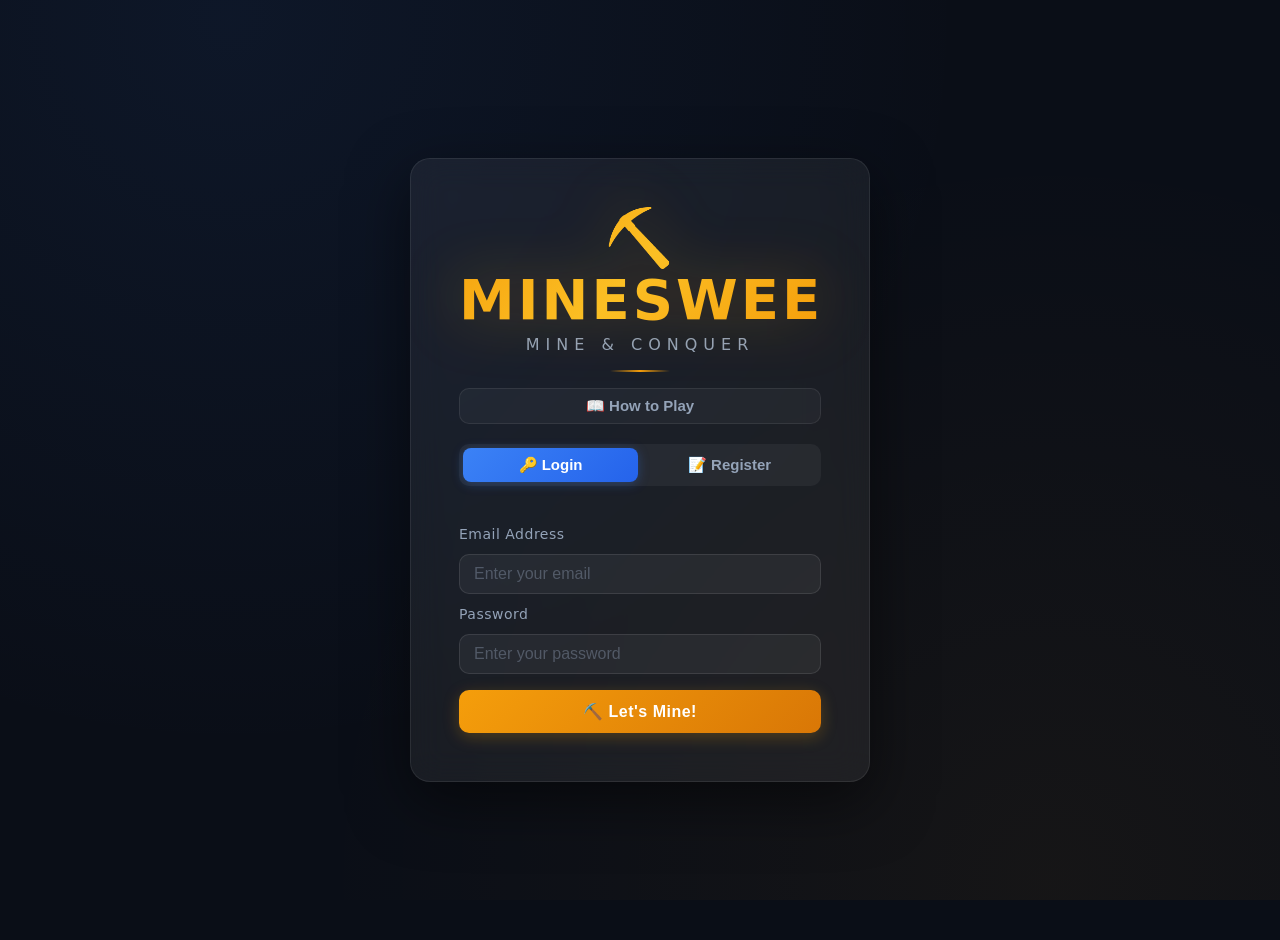
==== commit 08fa6db6: "Fix Supabase login bugs and improve auth flow" ====
--- a/landing.html
+++ b/landing.html
@@ -59,8 +59,8 @@
 
             <!-- Login Form -->
             <form class="auth-form active" id="loginForm" autocomplete="off">
-                <label for="loginNick">Nickname</label>
-                <input type="text" id="loginNick" placeholder="Enter your nickname" required>
+                <label for="loginEmail">Email Address</label>
+                <input type="email" id="loginEmail" placeholder="Enter your email" required>
 
                 <label for="loginPass">Password</label>
                 <input type="password" id="loginPass" placeholder="Enter your password" required>
@@ -73,8 +73,11 @@
                 <label for="regNick">Choose a Nickname</label>
                 <input type="text" id="regNick" placeholder="Your unique nickname" required>
 
+                <label for="regEmail">Email Address</label>
+                <input type="email" id="regEmail" placeholder="you@example.com" required>
+
                 <label for="regPass">Password</label>
-                <input type="password" id="regPass" placeholder="At least 3 characters" required>
+                <input type="password" id="regPass" placeholder="At least 6 characters" required>
 
                 <label for="regConfirm">Confirm Password</label>
                 <input type="password" id="regConfirm" placeholder="Repeat your password" required>
@@ -87,16 +90,17 @@
     </div>
 
     <script type="module">
-        import Auth from "static/js/auth.js";
+        import Auth from "./static/js/auth.js";
 
         // ---- DOM refs ----
         const authMessage = document.getElementById('authMessage');
         const tabs = document.querySelectorAll('.auth-tab');
         const loginForm = document.getElementById('loginForm');
         const registerForm = document.getElementById('registerForm');
-        const loginNick = document.getElementById('loginNick');
+        const loginEmail = document.getElementById('loginEmail');
         const loginPass = document.getElementById('loginPass');
         const regNick = document.getElementById('regNick');
+        const regEmail = document.getElementById('regEmail');
         const regPass = document.getElementById('regPass');
         const regConfirm = document.getElementById('regConfirm');
 
@@ -129,7 +133,7 @@
             btn.textContent = '⏳ Loading...';
             showMsg('');
 
-            const result = await Auth.login(loginNick.value, loginPass.value);
+            const result = await Auth.login(loginEmail.value, loginPass.value);
 
             if (result.success) {
                 showMsg('✅ Welcome back, ' + result.user.nickname + '!', false);
@@ -158,15 +162,22 @@
                 return;
             }
 
-            const result = await Auth.register(regNick.value, regPass.value);
-
-            if (result.success) {
-                showMsg('✅ Account created! You can now log in.', false);
+            const result = await Auth.register(regNick.value, regEmail.value, regPass.value);
+
+            if (result.success && result.user) {
+                // Auto-logged in (email confirmation disabled)
+                showMsg('✅ Welcome, ' + result.user.nickname + '!', false);
+                setTimeout(() => {
+                    window.location.href = '/game';
+                }, 500);
+            } else if (result.success && result.emailConfirmationRequired) {
+                showMsg('✅ Account created! Please check your email to confirm, then log in.', false);
                 // Switch to login tab
                 document.querySelector('[data-tab="login"]').click();
-                loginNick.value = regNick.value;
+                loginEmail.value = regEmail.value;
                 loginPass.value = '';
                 regNick.value = '';
+                regEmail.value = '';
                 regPass.value = '';
                 regConfirm.value = '';
             } else {
